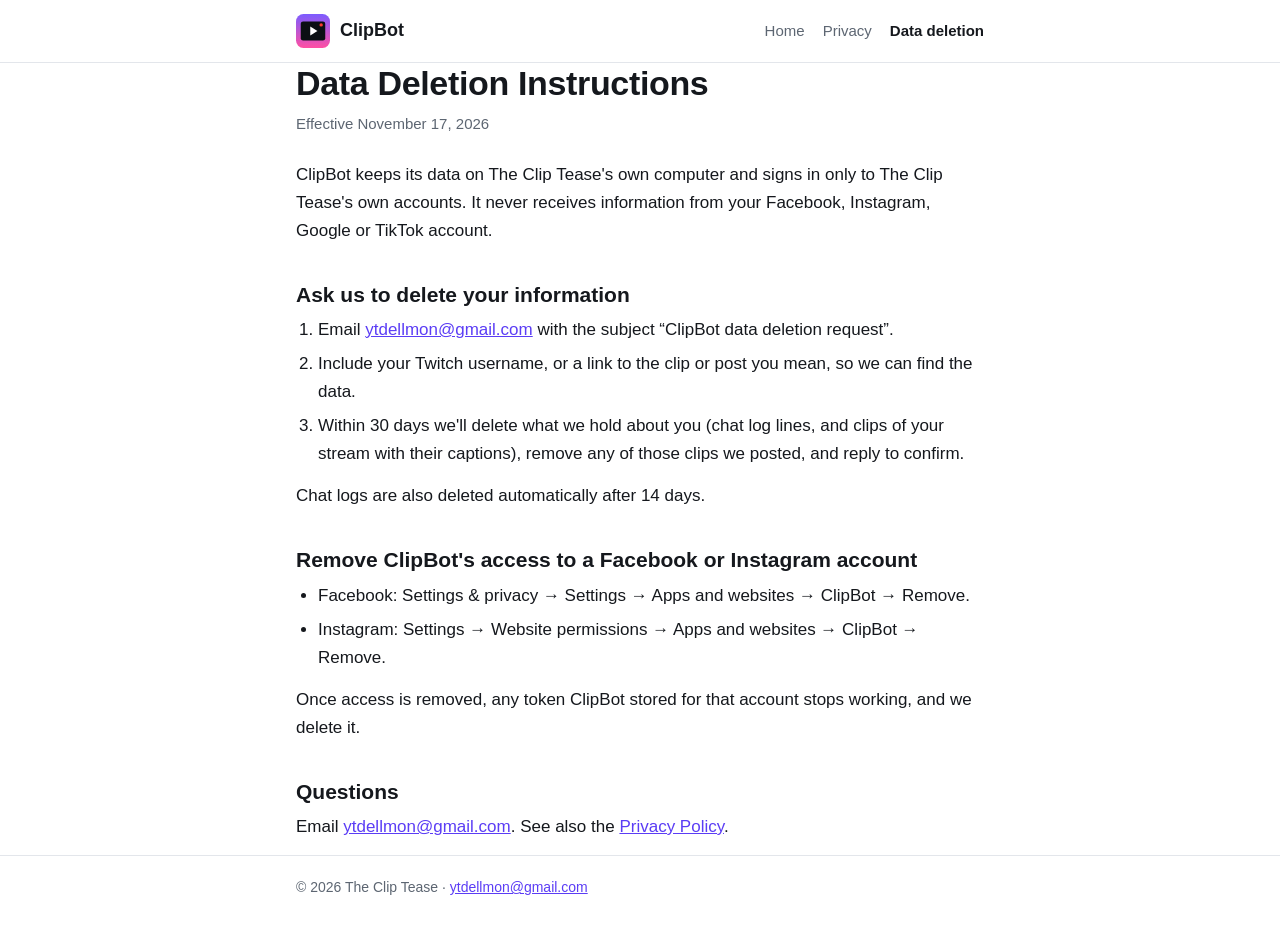
==== data-deletion.html @ 0707bbcc "Create data-deletion.html" ====
<!doctype html>
<html lang="en">
<head>
<meta charset="utf-8">
<meta name="viewport" content="width=device-width, initial-scale=1">
<title>Data Deletion · ClipBot</title>
<meta name="description" content="How to ask ClipBot to delete information about you.">
<link rel="stylesheet" href="style.css">
</head>
<body>
<header><div class="wrap">
  <a class="brand" href="./"><svg width="34" height="34" viewBox="0 0 100 100" aria-hidden="true"><defs><linearGradient id="g" x1="0" y1="0" x2="0" y2="1"><stop offset="0" stop-color="#7c5cff"/><stop offset="1" stop-color="#ff4fa3"/></linearGradient></defs><rect width="100" height="100" rx="22" fill="url(#g)"/><rect x="14" y="22" width="72" height="56" rx="7" fill="#0b0f14"/><path d="M42 37v26l21-13z" fill="#fff"/><circle cx="74" cy="32" r="5" fill="#ff3b30"/></svg>ClipBot</a>
  <nav><a href="./">Home</a><a href="privacy.html">Privacy</a><a href="data-deletion.html" aria-current="page">Data deletion</a></nav>
</div></header>
<main class="wrap">
  <h1>Data Deletion Instructions</h1>
  <p class="meta">Effective November 17, 2026</p>
  <p>ClipBot keeps its data on The Clip Tease's own computer and signs in only to The Clip Tease's own accounts. It never receives information from your Facebook, Instagram, Google or TikTok account.</p>

  <h2>Ask us to delete your information</h2>
  <ol>
    <li>Email <a href="mailto:ytdellmon@gmail.com?subject=ClipBot%20data%20deletion%20request">ytdellmon@gmail.com</a> with the subject “ClipBot data deletion request”.</li>
    <li>Include your Twitch username, or a link to the clip or post you mean, so we can find the data.</li>
    <li>Within 30 days we'll delete what we hold about you (chat log lines, and clips of your stream with their captions), remove any of those clips we posted, and reply to confirm.</li>
  </ol>
  <p>Chat logs are also deleted automatically after 14 days.</p>

  <h2>Remove ClipBot's access to a Facebook or Instagram account</h2>
  <ul>
    <li>Facebook: Settings &amp; privacy → Settings → Apps and websites → ClipBot → Remove.</li>
    <li>Instagram: Settings → Website permissions → Apps and websites → ClipBot → Remove.</li>
  </ul>
  <p>Once access is removed, any token ClipBot stored for that account stops working, and we delete it.</p>

  <h2>Questions</h2>
  <p>Email <a href="mailto:ytdellmon@gmail.com">ytdellmon@gmail.com</a>. See also the <a href="privacy.html">Privacy Policy</a>.</p>
</main>
<footer><div class="wrap">© 2026 The Clip Tease · <a href="mailto:ytdellmon@gmail.com">ytdellmon@gmail.com</a></div></footer>
</body>
</html>
---- style.css ----
:root{color-scheme:light dark;--bg:#fff;--fg:#15181d;--muted:#5d6672;--line:#e3e6eb;--card:#f5f6f8;--link:#5b3df5}
@media (prefers-color-scheme:dark){:root{--bg:#0b0f14;--fg:#e6edf3;--muted:#8b98a8;--line:#243040;--card:#131a22;--link:#b3a1ff}}
*{box-sizing:border-box}
body{margin:0;background:var(--bg);color:var(--fg);font:17px/1.65 -apple-system,BlinkMacSystemFont,"Segoe UI",Roboto,Helvetica,Arial,sans-serif;-webkit-text-size-adjust:100%}
.wrap{max-width:720px;margin:0 auto;padding:0 16px}
header{border-bottom:1px solid var(--line)}
header .wrap{display:flex;align-items:center;gap:8px 20px;flex-wrap:wrap;padding-top:14px;padding-bottom:14px}
.brand{display:flex;align-items:center;gap:10px;margin-right:auto;color:var(--fg);font-weight:700;font-size:18px;text-decoration:none}
.brand svg{width:34px;height:34px}
nav{display:flex;gap:18px;font-size:15px}
nav a{color:var(--muted);text-decoration:none}
nav a[aria-current=page]{color:var(--fg);font-weight:600}
main{padding:40px 0 56px}
h1{font-size:34px;line-height:1.2;letter-spacing:-.01em;margin:0 0 8px}
h2{font-size:21px;line-height:1.3;margin:36px 0 8px}
h3{font-size:17px;margin:24px 0 4px}
p{margin:0 0 14px}
.meta{color:var(--muted);font-size:15px;margin-bottom:24px}
.lead{color:var(--muted);font-size:20px;margin-bottom:24px}
a{color:var(--link)}
ul,ol{padding-left:22px;margin:0 0 14px}
li{margin:6px 0}
.card{background:var(--card);border:1px solid var(--line);border-radius:12px;padding:16px 20px;margin:28px 0}
footer{border-top:1px solid var(--line);color:var(--muted);font-size:14px}
footer .wrap{padding-top:20px;padding-bottom:28px}
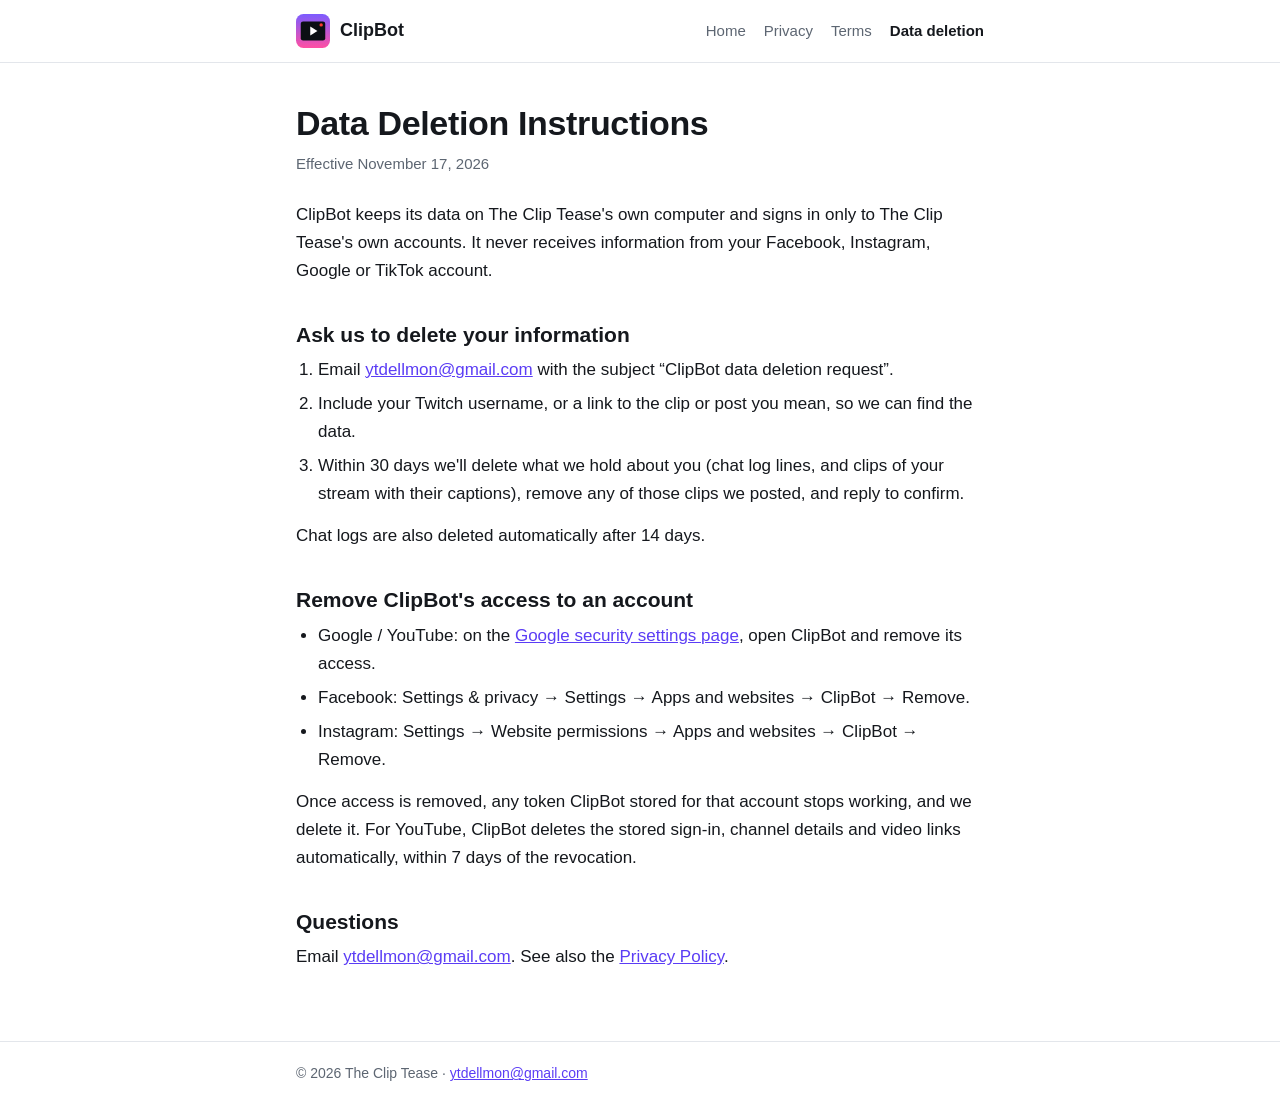
==== commit cd52b516: "Update data-deletion.html" ====
--- a/data-deletion.html
+++ b/data-deletion.html
@@ -10,7 +10,7 @@
 <body>
 <header><div class="wrap">
   <a class="brand" href="./"><svg width="34" height="34" viewBox="0 0 100 100" aria-hidden="true"><defs><linearGradient id="g" x1="0" y1="0" x2="0" y2="1"><stop offset="0" stop-color="#7c5cff"/><stop offset="1" stop-color="#ff4fa3"/></linearGradient></defs><rect width="100" height="100" rx="22" fill="url(#g)"/><rect x="14" y="22" width="72" height="56" rx="7" fill="#0b0f14"/><path d="M42 37v26l21-13z" fill="#fff"/><circle cx="74" cy="32" r="5" fill="#ff3b30"/></svg>ClipBot</a>
-  <nav><a href="./">Home</a><a href="privacy.html">Privacy</a><a href="data-deletion.html" aria-current="page">Data deletion</a></nav>
+  <nav><a href="./">Home</a><a href="privacy.html">Privacy</a><a href="terms.html">Terms</a><a href="data-deletion.html" aria-current="page">Data deletion</a></nav>
 </div></header>
 <main class="wrap">
   <h1>Data Deletion Instructions</h1>
@@ -25,12 +25,13 @@
   </ol>
   <p>Chat logs are also deleted automatically after 14 days.</p>
 
-  <h2>Remove ClipBot's access to a Facebook or Instagram account</h2>
+  <h2>Remove ClipBot's access to an account</h2>
   <ul>
+    <li>Google / YouTube: on the <a href="https://security.google.com/settings/security/permissions">Google security settings page</a>, open ClipBot and remove its access.</li>
     <li>Facebook: Settings &amp; privacy → Settings → Apps and websites → ClipBot → Remove.</li>
     <li>Instagram: Settings → Website permissions → Apps and websites → ClipBot → Remove.</li>
   </ul>
-  <p>Once access is removed, any token ClipBot stored for that account stops working, and we delete it.</p>
+  <p>Once access is removed, any token ClipBot stored for that account stops working, and we delete it. For YouTube, ClipBot deletes the stored sign-in, channel details and video links automatically, within 7 days of the revocation.</p>
 
   <h2>Questions</h2>
   <p>Email <a href="mailto:ytdellmon@gmail.com">ytdellmon@gmail.com</a>. See also the <a href="privacy.html">Privacy Policy</a>.</p>
--- a/style.css
+++ b/style.css
@@ -10,7 +10,7 @@
 nav{display:flex;gap:18px;font-size:15px}
 nav a{color:var(--muted);text-decoration:none}
 nav a[aria-current=page]{color:var(--fg);font-weight:600}
-main{padding:40px 0 56px}
+main.wrap{padding-top:40px;padding-bottom:56px}
 h1{font-size:34px;line-height:1.2;letter-spacing:-.01em;margin:0 0 8px}
 h2{font-size:21px;line-height:1.3;margin:36px 0 8px}
 h3{font-size:17px;margin:24px 0 4px}
